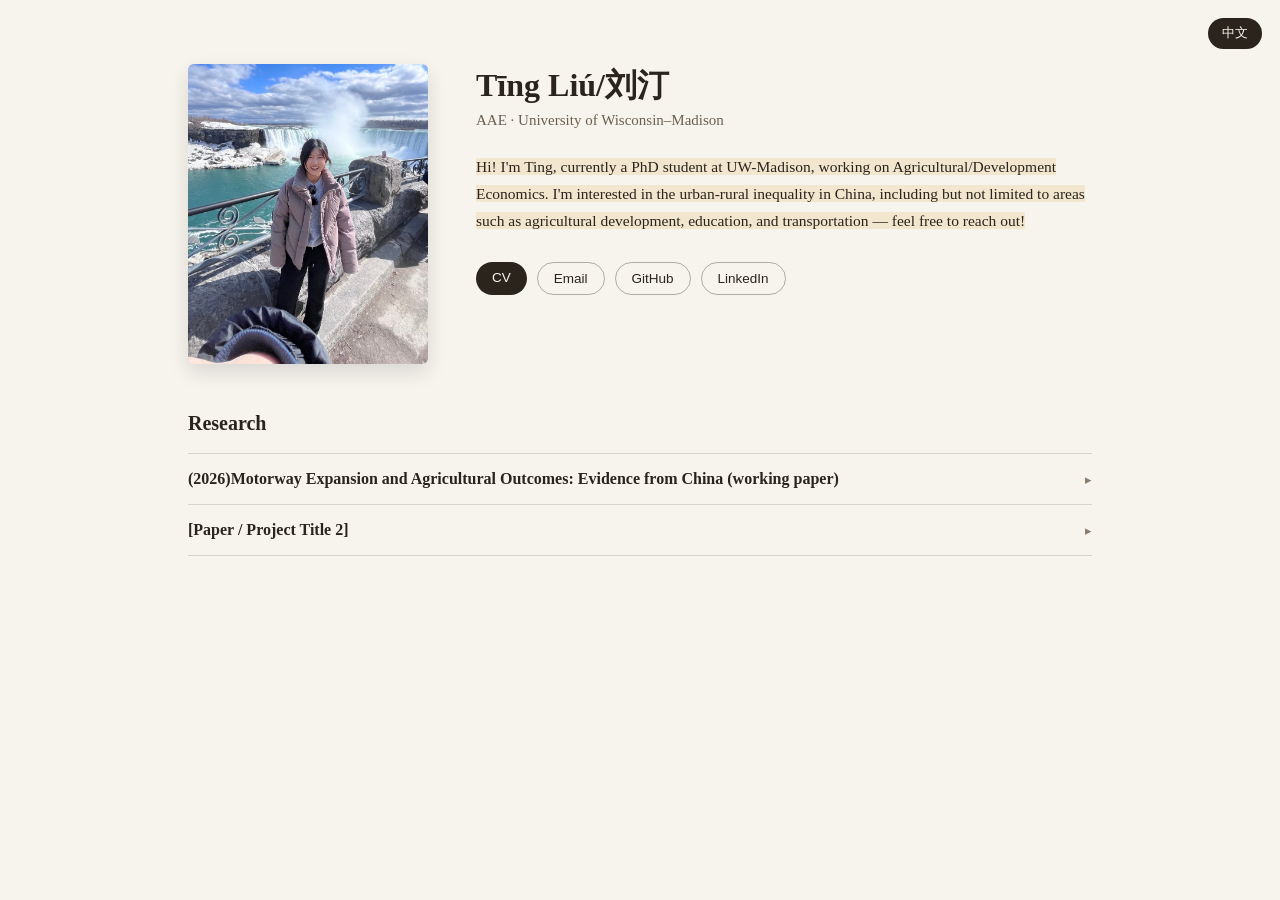
==== academic.html @ 130073ec "update" ====
<!doctype html>
<html lang="zh">
<head>
<meta charset="UTF-8" />
<meta name="viewport" content="width=device-width, initial-scale=1.0" />
<title>Your Name</title>
<style>
  * { box-sizing: border-box; }
  html, body {
    margin: 0;
    padding: 0;
    background: #f7f4ee;
    color: #2a241d;
    font-family: Georgia, "Times New Roman", "PingFang SC", serif;
  }
  #page {
    max-width: 1000px;
    margin: 0 auto;
    padding: 64px 48px;
  }
  #top-row {
    display: flex;
    gap: 48px;
    align-items: flex-start;
  }
  #photo-col {
    flex: 0 0 240px;
  }
  #photo-frame {
    width: 240px;
    height: 300px;
    border-radius: 6px;
    overflow: hidden;
    background: #ddd6c8;
    display: flex;
    align-items: center;
    justify-content: center;
    box-shadow: 0 8px 20px rgba(0, 0, 0, 0.12);
  }
  #photo-frame img {
    width: 100%;
    height: 100%;
    object-fit: cover;
    display: block;
  }
  #photo-placeholder {
    display: none;
    text-align: center;
    color: #8a7d6c;
    font-size: 13px;
    padding: 0 16px;
  }
  #bio-col {
    flex: 1;
  }
  h1 {
    margin: 0 0 4px;
    font-size: 32px;
    font-weight: 600;
  }
  .title-line {
    margin: 0 0 24px;
    font-size: 15px;
    color: #6b5f4f;
  }
  .bio-text {
    font-size: 15.5px;
    line-height: 1.75;
    margin: 0 0 28px;
  }
  .bio-text .placeholder {
    background: rgba(217, 164, 65, 0.18);
  }
  #links {
    display: flex;
    flex-wrap: wrap;
    gap: 10px;
  }
  #links a {
    display: inline-block;
    padding: 8px 16px;
    border-radius: 999px;
    background: #2a241d;
    color: #f7f4ee;
    text-decoration: none;
    font-size: 13.5px;
    font-family: -apple-system, "Segoe UI", "PingFang SC", sans-serif;
  }
  #links a.secondary {
    background: transparent;
    color: #2a241d;
    border: 1px solid rgba(42, 36, 29, 0.35);
  }

  #research-section {
    margin-top: 48px;
  }
  #research-section h2 {
    font-size: 20px;
    font-weight: 600;
    margin: 0 0 18px;
  }
  .research-item {
    border-top: 1px solid rgba(42, 36, 29, 0.15);
  }
  .research-item:last-child {
    border-bottom: 1px solid rgba(42, 36, 29, 0.15);
  }
  .research-toggle {
    width: 100%;
    display: flex;
    align-items: baseline;
    gap: 10px;
    background: none;
    border: none;
    text-align: left;
    padding: 16px 0;
    cursor: pointer;
    font-family: inherit;
    color: inherit;
  }
  .research-title {
    font-size: 16px;
    font-weight: 600;
    flex: 1;
  }
  .research-chevron {
    font-size: 13px;
    color: #8a7d6c;
    transition: transform 0.2s ease;
    flex-shrink: 0;
  }
  .research-item.open .research-chevron {
    transform: rotate(90deg);
  }
  .research-abstract {
    max-height: 0;
    overflow: hidden;
    transition: max-height 0.3s ease;
  }
  .research-item.open .research-abstract {
    max-height: 600px;
  }
  .research-abstract p {
    margin: 0 0 18px;
    font-size: 14.5px;
    line-height: 1.7;
  }

  @media (max-width: 640px) {
    #page { padding: 32px 24px; }
    #top-row { flex-direction: column; }
    #photo-col { flex: none; }
    #photo-frame { width: 100%; height: 220px; }
  }

  #lang-toggle {
    position: fixed;
    top: 18px;
    right: 18px;
    border: none;
    border-radius: 999px;
    background: #2a241d;
    color: #f7f4ee;
    font-family: -apple-system, "Segoe UI", "PingFang SC", sans-serif;
    font-size: 12.5px;
    padding: 7px 14px;
    cursor: pointer;
  }
  #lang-toggle:hover {
    background: #45392a;
  }

  /* Show only the span matching the current body[data-lang]; hidden ones
     stay in the DOM (still readable/editable) but display:none. */
  [data-i18n] { display: none; }
  body[data-lang="zh"] [data-i18n="zh"] { display: inline; }
  body[data-lang="en"] [data-i18n="en"] { display: inline; }
</style>
</head>
<body data-lang="en">
  <button id="lang-toggle">中文</button>

  <div id="page">
   <div id="top-row">
    <div id="photo-col">
      <div id="photo-frame">
        <img
          src="assets/profile.jpg"
          alt="Your Name"
          onerror="this.style.display='none'; this.nextElementSibling.style.display='flex';"
        />
        <div id="photo-placeholder">
          <span data-i18n="zh">把你的照片放到<br />assets/profile.jpg</span>
          <span data-i18n="en">Add your photo at<br />assets/profile.jpg</span>
        </div>
      </div>
    </div>

    <div id="bio-col">
      <h1>
        <span data-i18n="zh">Tīng Liú/刘汀</span>
        <span data-i18n="en">Tīng Liú/刘汀</span>
      </h1>
      <p class="title-line">
        <span class="placeholder" data-i18n="zh">AAE</span>
        <span class="placeholder" data-i18n="en">AAE</span>
        · University of Wisconsin–Madison
      </p>

      <p class="bio-text">
        <span class="placeholder" data-i18n="zh">
          你好！我是刘汀，目前是威斯康星麦迪逊大学的博士生，研究方向是农业/发展经济学。
          我对中国的城乡不平衡尤其感兴趣，包括不限于农业发展,教育，交通等领域，欢迎联系交流合作。
        </span>
        <span class="placeholder" data-i18n="en">
          Hi! I'm Ting, currently a PhD student at UW-Madison,
          working on Agricultural/Development Economics.
          I'm interested in the urban-rural inequality in China, including but not limited to areas such as agricultural development, education, and transportation — feel free to reach out!
        </span>
      </p>

      <div id="links">
        <a href="assets/cv.pdf" target="_blank" rel="noopener noreferrer">CV</a>
        <a class="secondary" href="mailto:tliu443@wisc.edu">Email</a>
        <a class="secondary" href="https://github.com/lting4486" target="_blank" rel="noopener noreferrer">GitHub</a>
        <a class="secondary" href="https://www.linkedin.com/in/ting-liu-478390271/" target="_blank" rel="noopener noreferrer">LinkedIn</a>
      </div>
    </div>
   </div>

    <div id="research-section">
      <h2>
        <span data-i18n="zh">研究</span>
        <span data-i18n="en">Research</span>
      </h2>

      <div class="research-item">
        <button class="research-toggle" type="button">
          <span class="research-title placeholder" data-i18n="zh">(2026)高速公路扩建与农业产出：
来自中国的证据 (工作稿)</span>
          <span class="research-title placeholder" data-i18n="en">(2026)Motorway Expansion and Agricultural Outcomes:
Evidence from China (working paper)</span>
          <span class="research-chevron">▸</span>
        </button>
        <div class="research-abstract">
          <p class="placeholder" data-i18n="zh">
           本文研究了2000年至2020年间中国高速公路扩张对农业产出的影响。尽管现有文献多关注交通基础设施投资的总体经济效应，但针对农业部门的研究相对有限，且其影响方向尚不明确。一方面，运输成本的降低提高了农产品产地价格，可能刺激农业生产；另一方面，通达城市变得更加便利，可能吸引农村劳动力转向非农就业，从而导致粮食产量下降。本文结合基于卫星遥感数据的增强植被指数（EVI）与县级年鉴中的官方粮食产量统计数据，利用交错双重差分法（staggered difference-in-differences）评估了高速公路通达对县级农业产出的因果效应。主要结果显示出一种分化现象：高速公路通达显著提高了耕地的EVI，但粮食产量却在通达后的年份里出现下降。这种模式符合作物替代的逻辑，而导致这一分化现象的具体机制尚需进一步研究。
          </p>
          <p class="placeholder" data-i18n="en">
            This paper studies the effects of China’s motorway expansion between 2000 and 2020
on agricultural output. While much of the existing literature focuses on aggregate
economic effects of transportation investment, evidence on the agricultural sector is
limited. The direction of the effect is not clear. On one hand, lower transport costs
raise farm-gate prices and may encourage agricultural production. On the other hand,
cheaper access to cities may draw rural workers into non-farm jobs and reduce grain
output. We combine satellite-based Enhanced Vegetation Index (EVI) data with of-
ficial grain output statistics from county yearbooks, and use staggered difference-in-
differences methods to estimate the causal effect of motorway access on county-level
agricultural outcomes. The main results show a divergence: motorway access raises
cropland EVI significantly, while grain output falls in the years after access. This
pattern fits with a crop substitution story. The channels driving this divergence need
further study.
          </p>
        </div>
      </div>

      <div class="research-item">
        <button class="research-toggle" type="button">
          <span class="research-title placeholder" data-i18n="zh">[论文 / 项目标题 2]</span>
          <span class="research-title placeholder" data-i18n="en">[Paper / Project Title 2]</span>
          <span class="research-chevron">▸</span>
        </button>
        <div class="research-abstract">
          <p class="placeholder" data-i18n="zh">
            [在这里写这篇论文/项目的摘要 (Abstract)。]
          </p>
          <p class="placeholder" data-i18n="en">
            [Write the abstract here.]
          </p>
        </div>
      </div>
    </div>
  </div>

  <script>
    (function () {
      var KEY = "academic_lang";
      var toggleBtn = document.getElementById("lang-toggle");

      function apply(lang) {
        document.body.setAttribute("data-lang", lang);
        document.documentElement.lang = lang;
        toggleBtn.textContent = lang === "zh" ? "EN" : "中文";
      }

      apply(localStorage.getItem(KEY) === "zh" ? "zh" : "en");

      toggleBtn.addEventListener("click", function () {
        var next = document.body.getAttribute("data-lang") === "zh" ? "en" : "zh";
        localStorage.setItem(KEY, next);
        apply(next);
      });

      document.querySelectorAll(".research-toggle").forEach(function (btn) {
        btn.addEventListener("click", function () {
          btn.closest(".research-item").classList.toggle("open");
        });
      });
    })();
  </script>
</body>
</html>
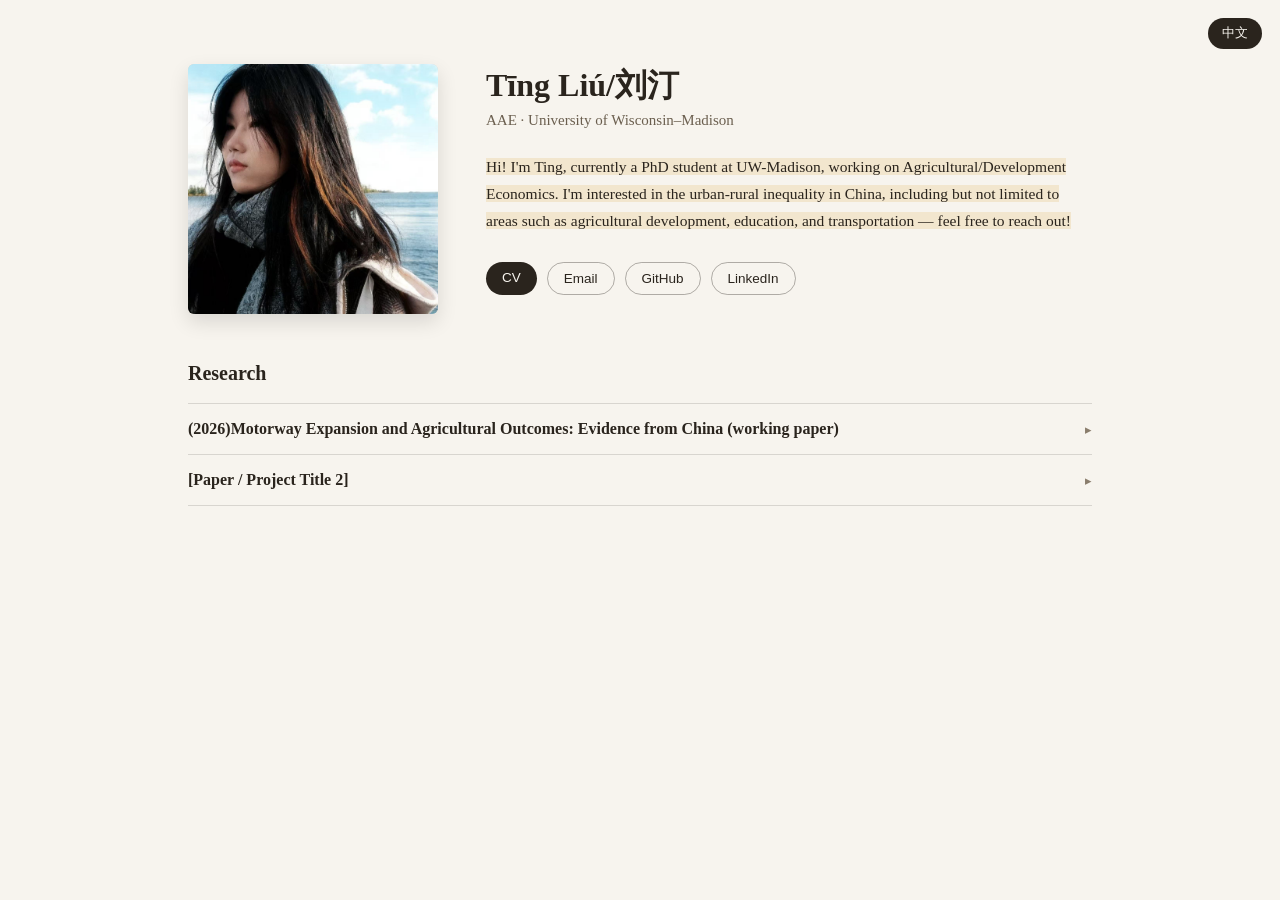
==== commit 543dc852: "update room" ====
--- a/academic.html
+++ b/academic.html
@@ -27,8 +27,8 @@
     flex: 0 0 240px;
   }
   #photo-frame {
-    width: 240px;
-    height: 300px;
+    width: 250px;
+    height: 250px;
     border-radius: 6px;
     overflow: hidden;
     background: #ddd6c8;
@@ -191,7 +191,8 @@
           onerror="this.style.display='none'; this.nextElementSibling.style.display='flex';"
         />
         <div id="photo-placeholder">
-          <span data-i18n="zh">把你的照片放到<br />assets/profile.jpg</span>
+          <span data-i18n="zh">把你的照片放到<br />assets/
+            .jpg</span>
           <span data-i18n="en">Add your photo at<br />assets/profile.jpg</span>
         </div>
       </div>
@@ -285,7 +286,7 @@
 
   <script>
     (function () {
-      var KEY = "academic_lang";
+      var KEY = "site_lang"; // shared with the room UI (index.html / i18n.js)
       var toggleBtn = document.getElementById("lang-toggle");
 
       function apply(lang) {
